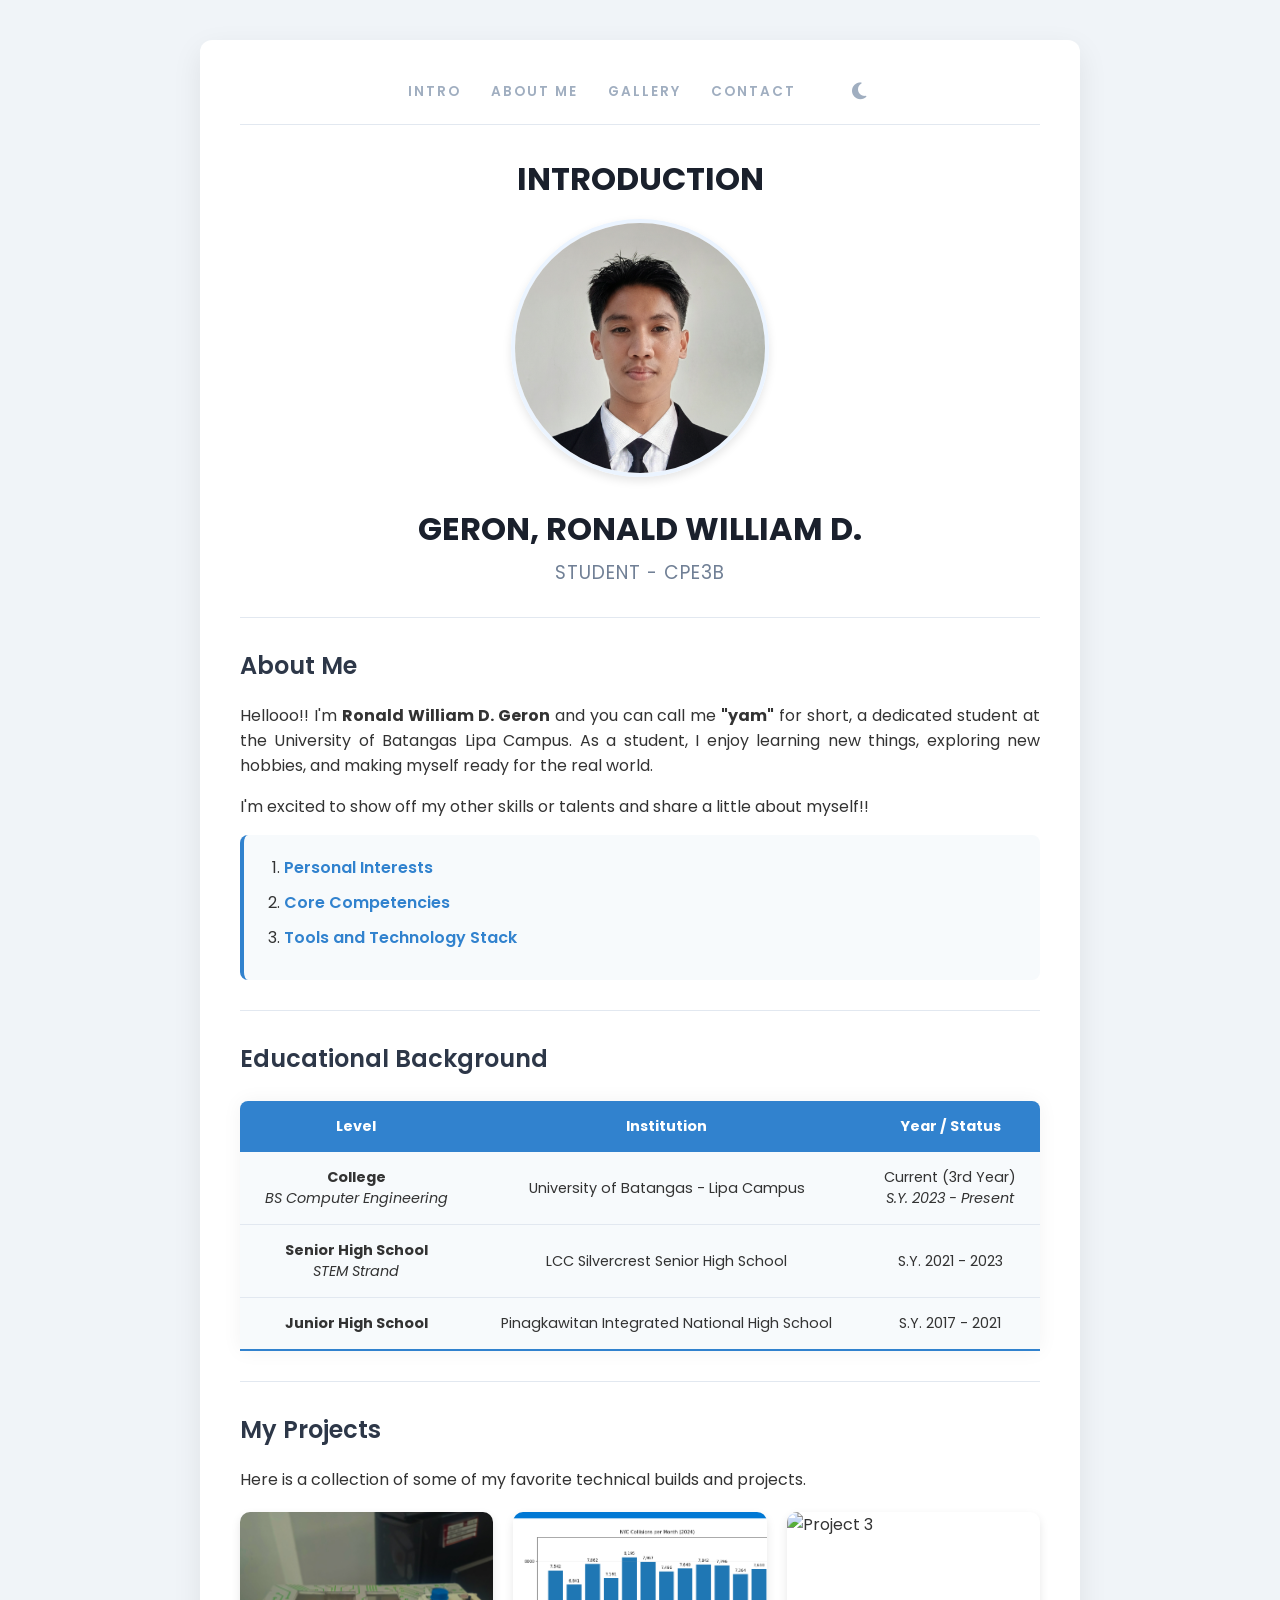
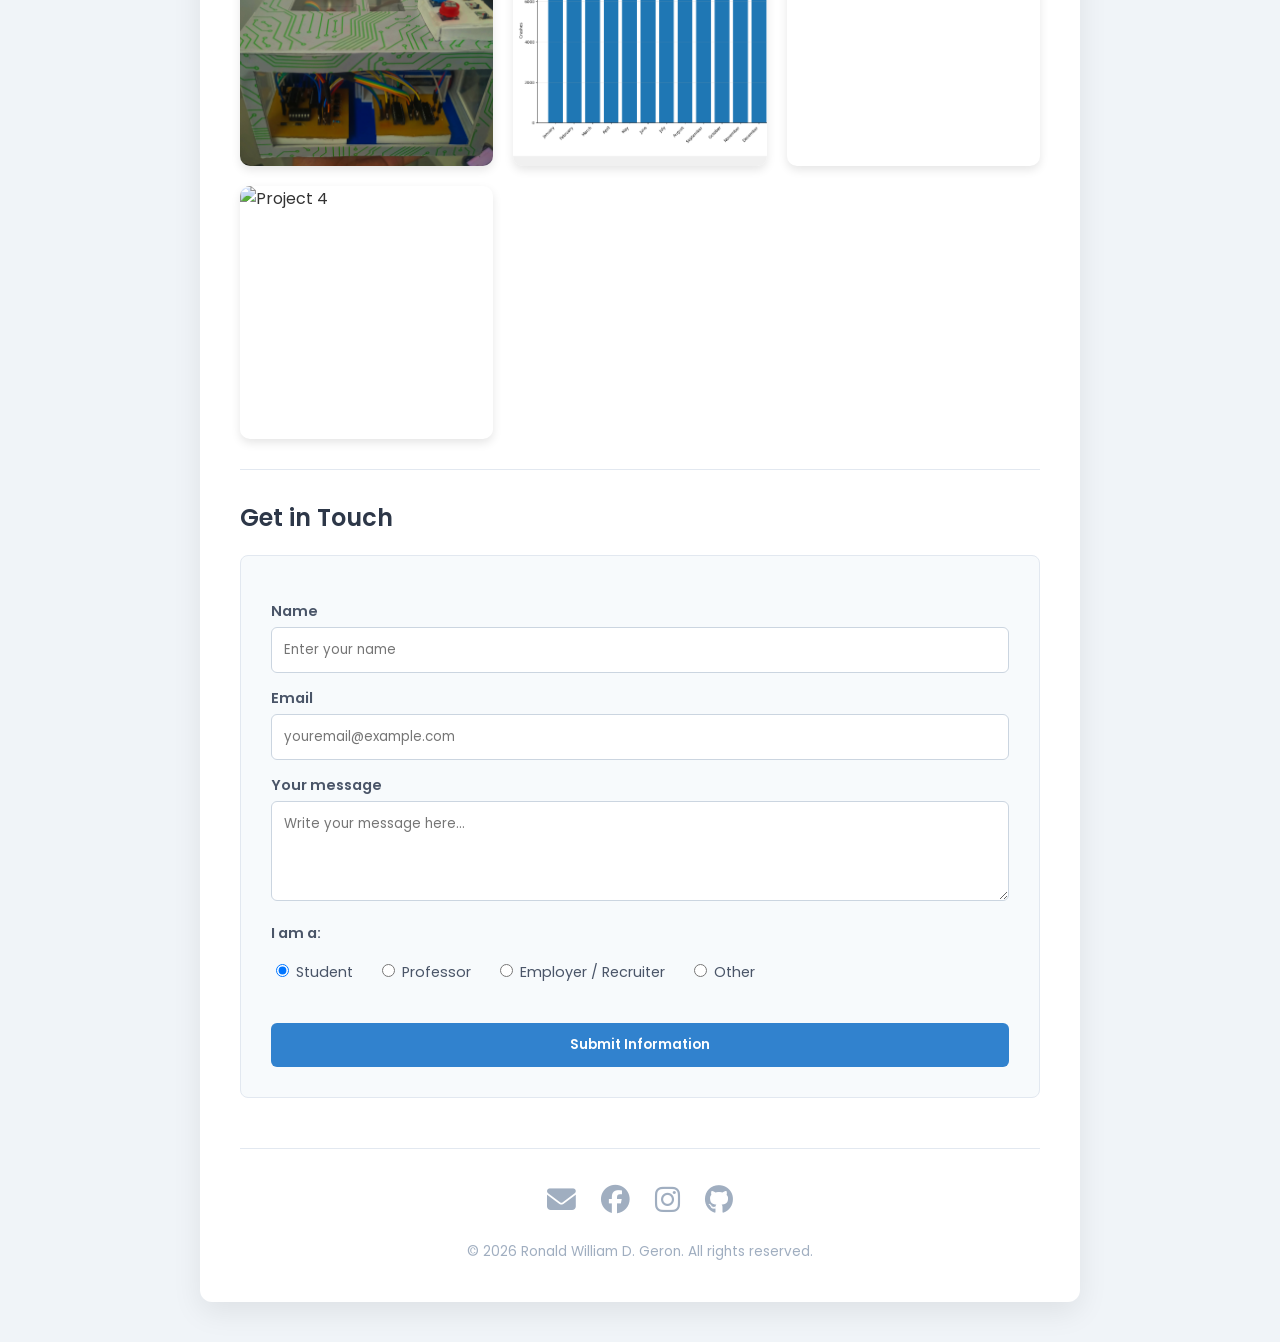
==== index.html @ ee50e759 "Initial commit - My Personal Web Page" ====
<!DOCTYPE html>
<html lang="en">
<head>
    <meta charset="UTF-8">
    <meta name="viewport" content="width=device-width, initial-scale=1.0">
    <title>Home Page | Yam</title>
    
    <link href="https://fonts.googleapis.com/css2?family=Poppins:wght@300;400;600;700&display=swap" rel="stylesheet">
    
    <link rel="stylesheet" href="https://cdnjs.cloudflare.com/ajax/libs/font-awesome/6.4.0/css/all.min.css">
    
    <link rel="stylesheet" href="style.css">
</head>
<body>
    
    <div class="container">
        
        <nav class="navbar">
            <a href="#intro">Intro</a>
            <a href="#about">About Me</a>
            <a href="#gallery">Gallery</a>
            <a href="#contact">Contact</a>

            <button id="theme-toggle" class="theme-btn" title="Toggle Dark Mode">
                <i class="fas fa-moon"></i>
        </nav>

        <div id="intro" class="text-center">
            <h1>INTRODUCTION</h1>

            <p>
                <img src="william.png" alt="Profile Icon" width="250" class="profile-img">
            </p>

            <h1>GERON, RONALD WILLIAM D.</h1>
            <h3>STUDENT - CPE3B</h3>
        </div>

        <hr> 
        
        <h2 id="about">About Me</h2>
        
        <p class="justify-text">
            Hellooo!! I'm <b>Ronald William D. Geron</b> and you can call me <b>"yam"</b> for short, a dedicated student at the University of Batangas Lipa Campus. 
            As a student, I enjoy learning new things, exploring new hobbies, and making myself ready for the real world. 
        </p>   
        <p class="justify-text">
            I'm excited to show off my other skills or talents and share a little about myself!!
        </p>
        
        <ol>
            <li><a href="hobbies.html">Personal Interests</a></li>
            <li><a href="skills.html">Core Competencies</a></li>
            <li><a href="tools_and_technology_stack.html">Tools and Technology Stack</a></li>
        </ol>

        <hr>

        <h2 id="education">Educational Background</h2>
        
        <table class="styled-table">
            <thead>
                <tr>
                    <th>Level</th>
                    <th>Institution</th>
                    <th>Year / Status</th>
                </tr>
            </thead>
            <tbody>
                <tr>
                    <td><b>College</b><br><i>BS Computer Engineering</i></td>
                    <td>University of Batangas - Lipa Campus</td>
                    <td>Current (3rd Year)<br><i>S.Y. 2023 - Present</i></td>
                </tr>
                <tr>
                    <td><b>Senior High School</b><br><i>STEM Strand</i></td>
                    <td>LCC Silvercrest Senior High School</td>
                    <td>S.Y. 2021 - 2023</td>
                </tr>
                <tr>
                    <td><b>Junior High School</b></td>
                    <td>Pinagkawitan Integrated National High School</td>
                    <td>S.Y. 2017 - 2021</td>
                </tr>
            </tbody>
        </table>

        <hr>

        <h2 id="gallery">My Projects</h2>
        <p class="justify-text">Here is a collection of some of my favorite technical builds and projects.</p>
        
        <div class="gallery-grid">
            <div class="gallery-item">
                <img src="24sshotclock.jpg" alt="Project 1">
            </div>
            <div class="gallery-item">
                <img src="NYC Collision 2024.png" alt="Project 2">
            </div>
            <div class="gallery-item">
                <img src="https://images.unsplash.com/photo-1518770660439-4636190af475?w=500&q=80" alt="Project 3">
            </div>
            <div class="gallery-item">
                <img src="https://images.unsplash.com/photo-1498050108023-c5249f4df085?w=500&q=80" alt="Project 4">
            </div>
        </div>
        
        <hr> 


        <h2 id="contact">Get in Touch</h2>
        <form>
            <label for="username">Name</label>
            <input type="text" id="username" placeholder="Enter your name" />

            <label for="email">Email</label>
            <input type="email" id="email" placeholder="youremail@example.com" />

            <label for="message">Your message</label>
            <textarea id="message" placeholder="Write your message here..."></textarea>

            <label>I am a:</label>
            <div class="radio-group">
                <input type="radio" name="user_role" id="student" value="student" checked>
                <label for="student">Student</label>

                <input type="radio" name="user_role" id="professor" value="professor">
                <label for="professor">Professor</label>

                <input type="radio" name="user_role" id="employer" value="employer">
                <label for="employer">Employer / Recruiter</label>
                
                <input type="radio" name="user_role" id="other" value="other">
                <label for="other">Other</label>
            </div>

            <input type="submit" value="Submit Information"/>
        </form>

        <footer class="footer">
            <div class="social-links">
                <a href="mailto:ronaldwilliam.geron@gmail.com" title="Email Me"><i class="fas fa-envelope"></i></a>
                <a href="https://www.facebook.com/ronaldwilliam.d.geron" target="_blank" title="Facebook"><i class="fab fa-facebook"></i></a>
                <a href="https://www.instagram.com/ronaldwilliamd.geron" target="_blank" title="Instagram"><i class="fab fa-instagram"></i></a>
                <a href="https://github.com/ronaldwilliamgeron" target="_blank" title="GitHub"><i class="fab fa-github"></i></a>
            </div>
            <p>&copy; 2026 Ronald William D. Geron. All rights reserved.</p>
        </footer>

    </div>
    <script>
            const themeToggleBtn = document.getElementById('theme-toggle');
            const themeIcon = themeToggleBtn.querySelector('i');
            
            themeToggleBtn.addEventListener('click', () => {
                // Toggles the dark mode class on the whole body
                document.body.classList.toggle('dark-mode');
                
                // Switches the icon between a moon and a sun
                if (document.body.classList.contains('dark-mode')) {
                    themeIcon.classList.remove('fa-moon');
                    themeIcon.classList.add('fa-sun');
                } else {
                    themeIcon.classList.remove('fa-sun');
                    themeIcon.classList.add('fa-moon');
                }
            });
    </script>
</body>
</html>
---- style.css ----
/* Enables smooth scrolling when clicking Navbar links */
html {
    scroll-behavior: smooth;
}

/* Modern CSS Reset and Base Styles */
body {
    font-family: 'Poppins', sans-serif;
    background-color: #f0f4f8; 
    color: #333;
    margin: 0;
    padding: 40px 20px;
    display: flex;
    justify-content: center;
    transition: background-color 0.3s, color 0.3s; /* Smooth dark mode transition */
}

/* The Main Card Container */
.container {
    background-color: #ffffff;
    max-width: 800px;
    width: 100%;
    padding: 40px;
    border-radius: 12px;
    box-shadow: 0 10px 30px rgba(0, 0, 0, 0.08);
    transition: background-color 0.3s, box-shadow 0.3s;
}

/* Minimalist Navigation Bar Styling */
.navbar {
    display: flex;
    justify-content: center;
    align-items: center;
    gap: 30px; 
    padding-bottom: 20px;
    margin-bottom: 30px;
    border-bottom: 1px solid #e2e8f0;
    transition: border-color 0.3s;
}

.navbar a {
    color: #a0aec0; 
    text-transform: uppercase; 
    letter-spacing: 2px;
    font-size: 0.85em;
    text-decoration: none;
    font-weight: 600;
    transition: color 0.3s;
}

.navbar a:hover {
    color: #3182ce; 
}

/* --- Minimalist Theme Button --- */
.theme-btn {
    background: none;
    border: none;
    color: #a0aec0;
    font-size: 1.2em;
    cursor: pointer;
    transition: color 0.3s, transform 0.3s;
    margin-left: 20px;
}

.theme-btn:hover {
    color: #3182ce;
    transform: scale(1.1);
}

/* Text Alignments and Headings */
.text-center {
    text-align: center;
}

.justify-text {
    text-align: justify;
}

h1 {
    color: #1a202c;
    margin-bottom: 5px;
    font-weight: 700;
    transition: color 0.3s;
}

h2 {
    color: #2d3748;
    margin-top: 30px;
    font-weight: 600;
    transition: color 0.3s;
}

h3 {
    color: #718096;
    font-weight: 400;
    margin-top: 0;
    letter-spacing: 1px;
    transition: color 0.3s;
}

hr {
    border: 0;
    height: 1px;
    background: #e2e8f0;
    margin: 30px 0;
    transition: background 0.3s;
}

/* Profile Image Styling */
.profile-img {
    border-radius: 50%; 
    border: 4px solid #ebf4ff; 
    box-shadow: 0 4px 10px rgba(0,0,0,0.1);
    object-fit: cover;
    height: 250px; 
    transition: border-color 0.3s;
}

/* Links and Lists */
ol {
    background-color: #f7fafc;
    padding: 20px 20px 20px 40px;
    border-radius: 8px;
    border-left: 4px solid #3182ce;
    transition: background-color 0.3s;
}

ol li {
    margin-bottom: 10px;
}

a {
    color: #3182ce;
    text-decoration: none;
    font-weight: 600;
    transition: color 0.3s;
}

a:hover {
    color: #2b6cb0;
    text-decoration: underline;
}

/* --- SIMPLE STATIC GALLERY STYLING --- */
.gallery-grid {
    display: grid;
    grid-template-columns: repeat(auto-fit, minmax(200px, 1fr));
    gap: 20px;
    margin-top: 20px;
    margin-bottom: 20px;
}

.gallery-item {
    border-radius: 10px;
    overflow: hidden;
    box-shadow: 0 4px 10px rgba(0,0,0,0.1);
    aspect-ratio: 1 / 1; 
}

.gallery-item img {
    display: block;
    width: 100%;
    height: 100%;
    object-fit: cover; 
    transition: transform 0.3s ease; 
}

.gallery-item img:hover {
    transform: scale(1.08); 
}

/* --- Styled Education Table --- */
.styled-table {
    width: 100%;
    border-collapse: collapse;
    margin: 25px 0;
    font-size: 0.9em;
    font-family: 'Poppins', sans-serif;
    border-radius: 8px 8px 0 0;
    overflow: hidden;
    box-shadow: 0 0 20px rgba(0, 0, 0, 0.05);
}

.styled-table thead tr {
    background-color: #3182ce;
    color: #ffffff;
    text-align: center;
}

.styled-table th,
.styled-table td {
    padding: 15px 20px;
    text-align: center;
}

.styled-table tbody tr {
    border-bottom: 1px solid #e2e8f0;
    background-color: #f7fafc;
    transition: background-color 0.3s, border-color 0.3s;
}

.styled-table tbody tr:hover {
    background-color: #ebf8ff; 
}

.styled-table tbody tr:last-of-type {
    border-bottom: 2px solid #3182ce;
}

/* Modern Form Styling */
form {
    background-color: #f7fafc;
    padding: 30px;
    border-radius: 8px;
    border: 1px solid #e2e8f0;
    transition: background-color 0.3s, border-color 0.3s;
}

label {
    font-weight: 600;
    color: #4a5568;
    font-size: 0.9em;
    display: inline-block;
    margin-bottom: 5px;
    margin-top: 15px;
    transition: color 0.3s;
}

input[type="text"],
input[type="email"],
textarea {
    width: 100%;
    padding: 12px;
    border: 1px solid #cbd5e0;
    border-radius: 6px;
    background-color: #fff;
    color: #333;
    font-family: 'Poppins', sans-serif;
    box-sizing: border-box; 
    transition: border-color 0.3s, box-shadow 0.3s, background-color 0.3s, color 0.3s;
}

input[type="text"]:focus,
input[type="email"]:focus,
textarea:focus {
    border-color: #3182ce;
    outline: none;
    box-shadow: 0 0 0 3px rgba(49, 130, 206, 0.2);
}

textarea {
    height: 100px;
    resize: vertical;
}

.radio-group {
    margin-top: 10px;
    margin-bottom: 20px;
}

.radio-group label {
    margin-top: 0;
    margin-right: 20px;
    font-weight: 400;
}

input[type="submit"] {
    background-color: #3182ce;
    color: white;
    padding: 12px 25px;
    border: none;
    border-radius: 6px;
    font-weight: 600;
    font-family: 'Poppins', sans-serif;
    cursor: pointer;
    width: 100%;
    transition: background-color 0.3s, transform 0.1s;
    margin-top: 15px;
}

input[type="submit"]:hover {
    background-color: #2b6cb0;
}

input[type="submit"]:active {
    transform: scale(0.98);
}

/* --- Footer & Social Links Styling --- */
.footer {
    margin-top: 50px;
    padding-top: 30px;
    border-top: 1px solid #e2e8f0;
    text-align: center;
    transition: border-color 0.3s;
}

.social-links {
    display: flex;
    justify-content: center;
    gap: 25px;
    margin-bottom: 20px;
}

.social-links a {
    color: #a0aec0;
    font-size: 1.8em; 
    transition: color 0.3s, transform 0.3s; 
}

.social-links a:hover {
    color: #3182ce;
    transform: scale(1.2); 
}

.footer p {
    color: #a0aec0;
    font-size: 0.85em;
    margin: 0;
}

/* --- DARK MODE THEME OVERRIDES --- */
body.dark-mode {
    background-color: #1a202c; 
    color: #e2e8f0; 
}

body.dark-mode .container {
    background-color: #2d3748; 
    box-shadow: 0 10px 30px rgba(0, 0, 0, 0.4);
}

body.dark-mode h1, 
body.dark-mode h2 {
    color: #f7fafc; 
}

body.dark-mode h3 {
    color: #a0aec0; 
}

body.dark-mode .navbar,
body.dark-mode hr,
body.dark-mode .footer {
    border-color: #4a5568; 
}

body.dark-mode hr {
    background: #4a5568; 
}

body.dark-mode .profile-img {
    border-color: #4a5568;
}

body.dark-mode ol, 
body.dark-mode form {
    background-color: #1a202c;
    border-color: #4a5568;
}

body.dark-mode label {
    color: #e2e8f0;
}

/* Dark mode table additions */
body.dark-mode .styled-table {
    box-shadow: 0 0 20px rgba(0, 0, 0, 0.2);
}

body.dark-mode .styled-table tbody tr {
    background-color: #1a202c;
    border-bottom: 1px solid #4a5568;
}

body.dark-mode .styled-table tbody tr:hover {
    background-color: #2d3748; 
}

/* Dark mode form inputs */
body.dark-mode input[type="text"],
body.dark-mode input[type="email"],
body.dark-mode textarea {
    background-color: #2d3748;
    color: #f7fafc;
    border-color: #4a5568;
}

body.dark-mode input[type="text"]::placeholder,
body.dark-mode input[type="email"]::placeholder,
body.dark-mode textarea::placeholder {
    color: #718096;
}

body.dark-mode input[type="text"]:focus,
body.dark-mode input[type="email"]:focus,
body.dark-mode textarea:focus {
    border-color: #63b3ed; 
    box-shadow: 0 0 0 3px rgba(99, 179, 237, 0.2);
}
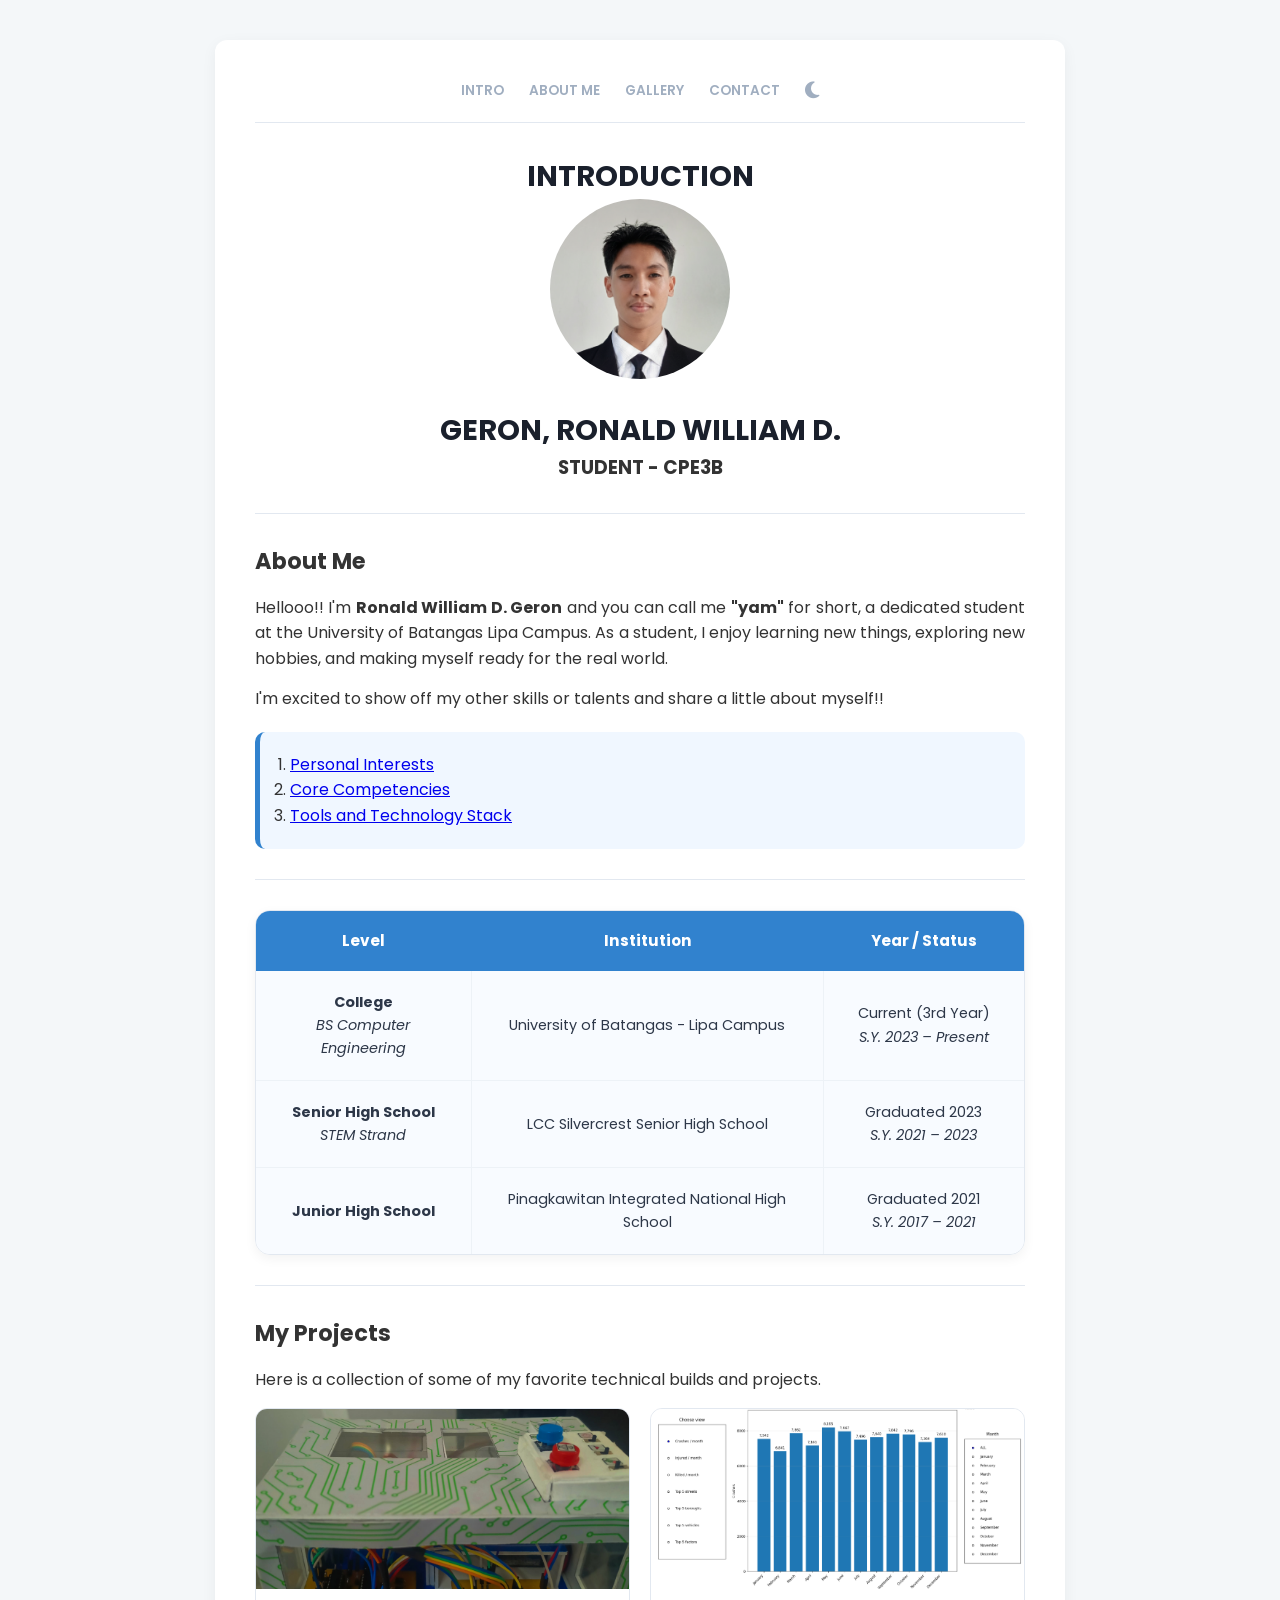
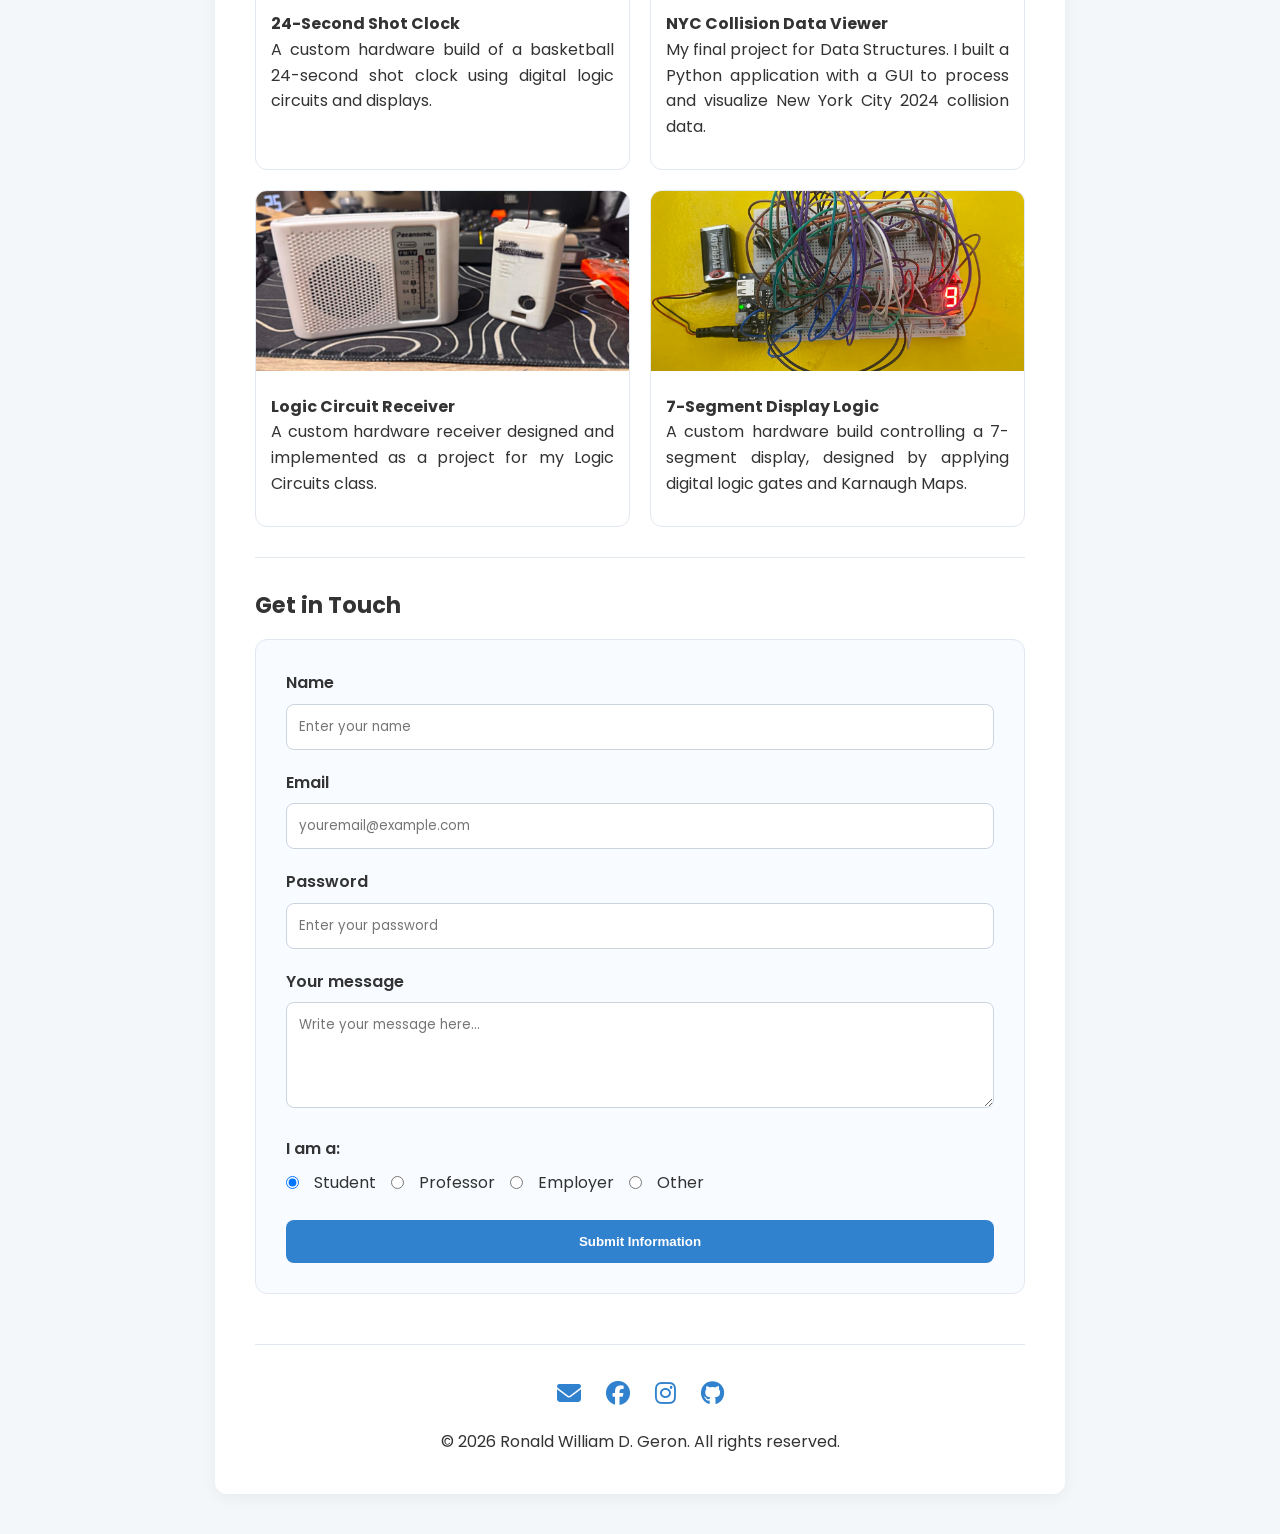
==== commit c5f514c8: "Update hobbies, index, style; add images" ====
--- a/index.html
+++ b/index.html
@@ -1,63 +1,61 @@
 <!DOCTYPE html>
 <html lang="en">
+
 <head>
     <meta charset="UTF-8">
     <meta name="viewport" content="width=device-width, initial-scale=1.0">
     <title>Home Page | Yam</title>
-    
     <link href="https://fonts.googleapis.com/css2?family=Poppins:wght@300;400;600;700&display=swap" rel="stylesheet">
-    
     <link rel="stylesheet" href="https://cdnjs.cloudflare.com/ajax/libs/font-awesome/6.4.0/css/all.min.css">
-    
     <link rel="stylesheet" href="style.css">
 </head>
+
 <body>
-    
+
     <div class="container">
-        
+
         <nav class="navbar">
             <a href="#intro">Intro</a>
             <a href="#about">About Me</a>
             <a href="#gallery">Gallery</a>
             <a href="#contact">Contact</a>
-
-            <button id="theme-toggle" class="theme-btn" title="Toggle Dark Mode">
+            <button id="theme-toggle" class="theme-btn">
                 <i class="fas fa-moon"></i>
+            </button>
         </nav>
 
         <div id="intro" class="text-center">
             <h1>INTRODUCTION</h1>
-
             <p>
-                <img src="william.png" alt="Profile Icon" width="250" class="profile-img">
+                <img src="william.png" alt="Profile Icon" class="profile-img">
             </p>
-
             <h1>GERON, RONALD WILLIAM D.</h1>
             <h3>STUDENT - CPE3B</h3>
         </div>
 
-        <hr> 
-        
+        <hr>
+
         <h2 id="about">About Me</h2>
-        
+
         <p class="justify-text">
             Hellooo!! I'm <b>Ronald William D. Geron</b> and you can call me <b>"yam"</b> for short, a dedicated student at the University of Batangas Lipa Campus. 
             As a student, I enjoy learning new things, exploring new hobbies, and making myself ready for the real world. 
         </p>   
+
         <p class="justify-text">
             I'm excited to show off my other skills or talents and share a little about myself!!
         </p>
-        
-        <ol>
-            <li><a href="hobbies.html">Personal Interests</a></li>
-            <li><a href="skills.html">Core Competencies</a></li>
-            <li><a href="tools_and_technology_stack.html">Tools and Technology Stack</a></li>
-        </ol>
+
+        <div class="skills-list-box">
+            <ol>
+                <li><a href="hobbies.html">Personal Interests</a></li>
+                <li><a href="skills.html">Core Competencies</a></li>
+                <li><a href="tools_and_technology_stack.html">Tools and Technology Stack</a></li>
+            </ol>
+        </div>
 
         <hr>
 
-        <h2 id="education">Educational Background</h2>
-        
         <table class="styled-table">
             <thead>
                 <tr>
@@ -70,17 +68,17 @@
                 <tr>
                     <td><b>College</b><br><i>BS Computer Engineering</i></td>
                     <td>University of Batangas - Lipa Campus</td>
-                    <td>Current (3rd Year)<br><i>S.Y. 2023 - Present</i></td>
+                    <td>Current (3rd Year)<br><i>S.Y. 2023 – Present</i></td>
                 </tr>
                 <tr>
                     <td><b>Senior High School</b><br><i>STEM Strand</i></td>
                     <td>LCC Silvercrest Senior High School</td>
-                    <td>S.Y. 2021 - 2023</td>
+                    <td>Graduated 2023<br><i>S.Y. 2021 – 2023</i></td>
                 </tr>
                 <tr>
                     <td><b>Junior High School</b></td>
                     <td>Pinagkawitan Integrated National High School</td>
-                    <td>S.Y. 2017 - 2021</td>
+                    <td>Graduated 2021<br><i>S.Y. 2017 – 2021</i></td>
                 </tr>
             </tbody>
         </table>
@@ -89,82 +87,109 @@
 
         <h2 id="gallery">My Projects</h2>
         <p class="justify-text">Here is a collection of some of my favorite technical builds and projects.</p>
-        
+
         <div class="gallery-grid">
-            <div class="gallery-item">
-                <img src="24sshotclock.jpg" alt="Project 1">
+            <div class="project-card">
+                <img src="24sshotclock.jpg" alt="24 Second Shot Clock Hardware Build">
+                <div class="project-info">
+                    <h4>24-Second Shot Clock</h4>
+                    <p class="justify-text">A custom hardware build of a basketball 24-second shot clock using digital logic circuits and displays.</p>
+                </div>
             </div>
-            <div class="gallery-item">
-                <img src="NYC Collision 2024.png" alt="Project 2">
+
+            <div class="project-card">
+                <img src="NYC Collision 2024.png" alt="NYC Collision Data Visualization GUI">
+                <div class="project-info">
+                    <h4>NYC Collision Data Viewer</h4>
+                    <p class="justify-text">My final project for Data Structures. I built a Python application with a GUI to process and visualize New York City 2024 collision data.</p>
+                </div>
             </div>
-            <div class="gallery-item">
-                <img src="https://images.unsplash.com/photo-1518770660439-4636190af475?w=500&q=80" alt="Project 3">
+
+            <div class="project-card">
+                <img src="receiver.jpg" alt="Logic Circuit Receiver">
+                <div class="project-info">
+                    <h4>Logic Circuit Receiver</h4>
+                    <p class="justify-text">A custom hardware receiver designed and implemented as a project for my Logic Circuits class.</p>
+                </div>
             </div>
-            <div class="gallery-item">
-                <img src="https://images.unsplash.com/photo-1498050108023-c5249f4df085?w=500&q=80" alt="Project 4">
+
+            <div class="project-card">
+                <img src="logic.png" alt="7-Segment Display Logic">
+                <div class="project-info">
+                    <h4>7-Segment Display Logic</h4>
+                    <p class="justify-text">A custom hardware build controlling a 7-segment display, designed by applying digital logic gates and Karnaugh Maps.</p>
+                </div>
             </div>
         </div>
-        
-        <hr> 
 
+        <hr>
 
         <h2 id="contact">Get in Touch</h2>
-        <form>
-            <label for="username">Name</label>
-            <input type="text" id="username" placeholder="Enter your name" />
+        <div class="contact-form">
+            <form>
+                <label for="username">Name</label>
+                <input type="text" id="username" placeholder="Enter your name" required>
 
-            <label for="email">Email</label>
-            <input type="email" id="email" placeholder="youremail@example.com" />
+                <label for="email">Email</label>
+                <input type="email" id="email" placeholder="youremail@example.com" required>
 
-            <label for="message">Your message</label>
-            <textarea id="message" placeholder="Write your message here..."></textarea>
+                <label for="password">Password</label>
+                <input type="password" id="password" placeholder="Enter your password" required>
 
-            <label>I am a:</label>
-            <div class="radio-group">
-                <input type="radio" name="user_role" id="student" value="student" checked>
-                <label for="student">Student</label>
+                <label for="message">Your message</label>
+                <textarea id="message" rows="4" placeholder="Write your message here..."></textarea>
 
-                <input type="radio" name="user_role" id="professor" value="professor">
-                <label for="professor">Professor</label>
+                <label>I am a:</label>
+                <div class="radio-group">
+                    <input type="radio" name="user_role" id="student" value="student" checked>
+                    <label for="student">Student</label>
 
-                <input type="radio" name="user_role" id="employer" value="employer">
-                <label for="employer">Employer / Recruiter</label>
-                
-                <input type="radio" name="user_role" id="other" value="other">
-                <label for="other">Other</label>
-            </div>
+                    <input type="radio" name="user_role" id="professor" value="professor">
+                    <label for="professor">Professor</label>
 
-            <input type="submit" value="Submit Information"/>
-        </form>
+                    <input type="radio" name="user_role" id="employer" value="employer">
+                    <label for="employer">Employer</label>
+
+                    <input type="radio" name="user_role" id="other" value="other">
+                    <label for="other">Other</label>
+                </div>
+
+                <button type="submit">Submit Information</button>
+            </form>
+        </div>
 
         <footer class="footer">
-            <div class="social-links">
-                <a href="mailto:ronaldwilliam.geron@gmail.com" title="Email Me"><i class="fas fa-envelope"></i></a>
-                <a href="https://www.facebook.com/ronaldwilliam.d.geron" target="_blank" title="Facebook"><i class="fab fa-facebook"></i></a>
-                <a href="https://www.instagram.com/ronaldwilliamd.geron" target="_blank" title="Instagram"><i class="fab fa-instagram"></i></a>
-                <a href="https://github.com/ronaldwilliamgeron" target="_blank" title="GitHub"><i class="fab fa-github"></i></a>
+            <div class="social-icons">
+                <a href="mailto:ronaldwilliam.geron@gmail.com" title="Email Me">
+                    <i class="fas fa-envelope"></i>
+                </a>
+                <a href="https://www.facebook.com/ronaldwilliam.d.geron" target="_blank" title="Facebook">
+                    <i class="fab fa-facebook"></i>
+                </a>
+                <a href="https://www.instagram.com/ronaldwilliamd.geron" target="_blank" title="Instagram">
+                    <i class="fab fa-instagram"></i>
+                </a>
+                <a href="https://github.com/ronaldwilliamgeron" target="_blank" title="GitHub">
+                    <i class="fab fa-github"></i>
+                </a>
             </div>
             <p>&copy; 2026 Ronald William D. Geron. All rights reserved.</p>
         </footer>
 
     </div>
     <script>
-            const themeToggleBtn = document.getElementById('theme-toggle');
-            const themeIcon = themeToggleBtn.querySelector('i');
-            
-            themeToggleBtn.addEventListener('click', () => {
-                // Toggles the dark mode class on the whole body
-                document.body.classList.toggle('dark-mode');
-                
-                // Switches the icon between a moon and a sun
-                if (document.body.classList.contains('dark-mode')) {
-                    themeIcon.classList.remove('fa-moon');
-                    themeIcon.classList.add('fa-sun');
-                } else {
-                    themeIcon.classList.remove('fa-sun');
-                    themeIcon.classList.add('fa-moon');
-                }
-            });
+        const themeToggleBtn = document.getElementById('theme-toggle');
+        const themeIcon = themeToggleBtn.querySelector('i');
+
+        themeToggleBtn.addEventListener('click', () => {
+            document.body.classList.toggle('dark-mode');
+            if (document.body.classList.contains('dark-mode')) {
+                themeIcon.classList.replace('fa-moon', 'fa-sun');
+            } else {
+                themeIcon.classList.replace('fa-sun', 'fa-moon');
+            }
+        });
     </script>
 </body>
+
 </html>
--- a/style.css
+++ b/style.css
@@ -1,401 +1,347 @@
-/* Enables smooth scrolling when clicking Navbar links */
-html {
-    scroll-behavior: smooth;
-}
-
-/* Modern CSS Reset and Base Styles */
+@import url('https://fonts.googleapis.com/css2?family=Poppins:wght@300;400;600;700&display=swap');
+
+/* --- Base Styles --- */
+* {
+    margin: 0;
+    padding: 0;
+    box-sizing: border-box;
+}
+
 body {
     font-family: 'Poppins', sans-serif;
-    background-color: #f0f4f8; 
+    background-color: #f4f7f9;
     color: #333;
-    margin: 0;
-    padding: 40px 20px;
-    display: flex;
-    justify-content: center;
-    transition: background-color 0.3s, color 0.3s; /* Smooth dark mode transition */
-}
-
-/* The Main Card Container */
+    line-height: 1.6;
+    transition: background 0.3s ease;
+}
+
 .container {
+    max-width: 850px;
+    margin: 40px auto;
+    padding: 40px;
     background-color: #ffffff;
-    max-width: 800px;
-    width: 100%;
-    padding: 40px;
+    box-shadow: 0 4px 15px rgba(0, 0, 0, 0.05);
     border-radius: 12px;
-    box-shadow: 0 10px 30px rgba(0, 0, 0, 0.08);
-    transition: background-color 0.3s, box-shadow 0.3s;
-}
-
-/* Minimalist Navigation Bar Styling */
+}
+
+/* --- Navbar --- */
 .navbar {
     display: flex;
     justify-content: center;
     align-items: center;
-    gap: 30px; 
+    gap: 25px;
     padding-bottom: 20px;
     margin-bottom: 30px;
     border-bottom: 1px solid #e2e8f0;
-    transition: border-color 0.3s;
 }
 
 .navbar a {
-    color: #a0aec0; 
-    text-transform: uppercase; 
-    letter-spacing: 2px;
+    text-decoration: none;
+    color: #a0aec0;
+    font-weight: 600;
     font-size: 0.85em;
-    text-decoration: none;
-    font-weight: 600;
-    transition: color 0.3s;
-}
-
-.navbar a:hover {
-    color: #3182ce; 
-}
-
-/* --- Minimalist Theme Button --- */
+    text-transform: uppercase;
+}
+
 .theme-btn {
     background: none;
     border: none;
+    cursor: pointer;
     color: #a0aec0;
     font-size: 1.2em;
-    cursor: pointer;
-    transition: color 0.3s, transform 0.3s;
-    margin-left: 20px;
-}
-
-.theme-btn:hover {
-    color: #3182ce;
-    transform: scale(1.1);
-}
-
-/* Text Alignments and Headings */
+}
+
+/* --- Typography & Global Elements --- */
 .text-center {
     text-align: center;
 }
 
+h1 {
+    font-size: 1.8em;
+    font-weight: 700;
+    color: #1a202c;
+}
+
+h2 {
+    font-size: 1.4em;
+    font-weight: 700;
+    margin-top: 25px;
+    margin-bottom: 15px;
+}
+
 .justify-text {
     text-align: justify;
-}
-
-h1 {
-    color: #1a202c;
-    margin-bottom: 5px;
-    font-weight: 700;
-    transition: color 0.3s;
-}
-
-h2 {
-    color: #2d3748;
-    margin-top: 30px;
-    font-weight: 600;
-    transition: color 0.3s;
-}
-
-h3 {
-    color: #718096;
-    font-weight: 400;
-    margin-top: 0;
-    letter-spacing: 1px;
-    transition: color 0.3s;
+    margin-bottom: 15px;
 }
 
 hr {
     border: 0;
     height: 1px;
-    background: #e2e8f0;
+    background-color: #e2e8f0;
     margin: 30px 0;
-    transition: background 0.3s;
-}
-
-/* Profile Image Styling */
+}
+
 .profile-img {
-    border-radius: 50%; 
-    border: 4px solid #ebf4ff; 
-    box-shadow: 0 4px 10px rgba(0,0,0,0.1);
+    width: 180px;
+    height: 180px;
+    border-radius: 50%;
     object-fit: cover;
-    height: 250px; 
-    transition: border-color 0.3s;
-}
-
-/* Links and Lists */
-ol {
-    background-color: #f7fafc;
-    padding: 20px 20px 20px 40px;
-    border-radius: 8px;
-    border-left: 4px solid #3182ce;
-    transition: background-color 0.3s;
-}
-
-ol li {
-    margin-bottom: 10px;
-}
-
-a {
-    color: #3182ce;
-    text-decoration: none;
-    font-weight: 600;
-    transition: color 0.3s;
-}
-
-a:hover {
-    color: #2b6cb0;
-    text-decoration: underline;
-}
-
-/* --- SIMPLE STATIC GALLERY STYLING --- */
+    margin-bottom: 20px;
+}
+
+/* --- About Me Skills Box --- */
+.skills-list-box {
+    background-color: #f0f7ff;
+    border-left: 5px solid #3182ce;
+    padding: 20px 30px;
+    border-radius: 10px;
+    margin: 20px 0;
+}
+
+/* --- Educational Table --- */
+.styled-table {
+    width: 100%;
+    border-collapse: separate;
+    border-spacing: 0;
+    margin: 25px 0;
+    border-radius: 15px;
+    overflow: hidden;
+    box-shadow: 0 4px 12px rgba(0, 0, 0, 0.05);
+    border: 1px solid #e2e8f0;
+}
+
+.styled-table th {
+    background-color: #3182ce;
+    color: #ffffff;
+    padding: 18px;
+    font-size: 0.95em;
+    font-weight: 700;
+    text-align: center;
+}
+
+.styled-table td {
+    padding: 20px;
+    text-align: center;
+    font-size: 0.9em;
+    color: #2d3748;
+    background-color: #f8fbff;
+    border-bottom: 1px solid #edf2f7;
+    border-right: 1px solid #edf2f7;
+}
+
+/* Force Year/Status to stay on one line */
+.styled-table th:nth-child(3),
+.styled-table td:nth-child(3) {
+    white-space: nowrap;
+    min-width: 200px;
+}
+
+.styled-table td:last-child {
+    border-right: none;
+}
+
+.styled-table tr:last-child td {
+    border-bottom: none;
+}
+
+/* --- Project Cards --- */
 .gallery-grid {
     display: grid;
-    grid-template-columns: repeat(auto-fit, minmax(200px, 1fr));
+    grid-template-columns: repeat(2, 1fr);
     gap: 20px;
-    margin-top: 20px;
-    margin-bottom: 20px;
-}
-
-.gallery-item {
-    border-radius: 10px;
+}
+
+.project-card {
+    background: #fff;
+    border: 1px solid #e2e8f0;
+    border-radius: 12px;
     overflow: hidden;
-    box-shadow: 0 4px 10px rgba(0,0,0,0.1);
-    aspect-ratio: 1 / 1; 
-}
-
-.gallery-item img {
+    transition: transform 0.3s ease, box-shadow 0.3s ease;
+}
+
+.project-card:hover {
+    transform: translateY(-8px);
+    box-shadow: 0 10px 20px rgba(0, 0, 0, 0.1);
+}
+
+.project-card img {
+    width: 100%;
+    height: 180px;
+    object-fit: cover;
+}
+
+.project-info {
+    padding: 15px;
+}
+
+/* --- Contact Form --- */
+.contact-form {
+    background-color: #f8fbff;
+    border: 1px solid #e2e8f0;
+    padding: 30px;
+    border-radius: 12px;
+}
+
+.contact-form label {
     display: block;
-    width: 100%;
-    height: 100%;
-    object-fit: cover; 
-    transition: transform 0.3s ease; 
-}
-
-.gallery-item img:hover {
-    transform: scale(1.08); 
-}
-
-/* --- Styled Education Table --- */
-.styled-table {
-    width: 100%;
-    border-collapse: collapse;
-    margin: 25px 0;
-    font-size: 0.9em;
-    font-family: 'Poppins', sans-serif;
-    border-radius: 8px 8px 0 0;
-    overflow: hidden;
-    box-shadow: 0 0 20px rgba(0, 0, 0, 0.05);
-}
-
-.styled-table thead tr {
-    background-color: #3182ce;
-    color: #ffffff;
-    text-align: center;
-}
-
-.styled-table th,
-.styled-table td {
-    padding: 15px 20px;
-    text-align: center;
-}
-
-.styled-table tbody tr {
-    border-bottom: 1px solid #e2e8f0;
-    background-color: #f7fafc;
-    transition: background-color 0.3s, border-color 0.3s;
-}
-
-.styled-table tbody tr:hover {
-    background-color: #ebf8ff; 
-}
-
-.styled-table tbody tr:last-of-type {
-    border-bottom: 2px solid #3182ce;
-}
-
-/* Modern Form Styling */
-form {
-    background-color: #f7fafc;
-    padding: 30px;
-    border-radius: 8px;
-    border: 1px solid #e2e8f0;
-    transition: background-color 0.3s, border-color 0.3s;
-}
-
-label {
+    margin-bottom: 8px;
     font-weight: 600;
-    color: #4a5568;
-    font-size: 0.9em;
-    display: inline-block;
-    margin-bottom: 5px;
-    margin-top: 15px;
-    transition: color 0.3s;
-}
-
-input[type="text"],
-input[type="email"],
-textarea {
+}
+
+.contact-form input,
+.contact-form textarea {
     width: 100%;
     padding: 12px;
+    margin-bottom: 20px;
     border: 1px solid #cbd5e0;
-    border-radius: 6px;
-    background-color: #fff;
-    color: #333;
-    font-family: 'Poppins', sans-serif;
-    box-sizing: border-box; 
-    transition: border-color 0.3s, box-shadow 0.3s, background-color 0.3s, color 0.3s;
-}
-
-input[type="text"]:focus,
-input[type="email"]:focus,
-textarea:focus {
-    border-color: #3182ce;
-    outline: none;
-    box-shadow: 0 0 0 3px rgba(49, 130, 206, 0.2);
-}
-
-textarea {
-    height: 100px;
+    border-radius: 8px;
+    font-family: inherit;
+}
+
+.contact-form textarea {
     resize: vertical;
+    min-height: 100px;
 }
 
 .radio-group {
-    margin-top: 10px;
-    margin-bottom: 20px;
+    display: flex;
+    flex-wrap: wrap;
+    gap: 15px;
+    margin-bottom: 25px;
+    align-items: center;
+}
+
+.radio-group input[type="radio"] {
+    width: auto;
+    margin: 0;
+    cursor: pointer;
 }
 
 .radio-group label {
-    margin-top: 0;
-    margin-right: 20px;
+    display: inline;
+    margin: 0;
     font-weight: 400;
-}
-
-input[type="submit"] {
+    cursor: pointer;
+}
+
+.contact-form button {
+    width: 100%;
+    padding: 14px;
     background-color: #3182ce;
     color: white;
-    padding: 12px 25px;
     border: none;
-    border-radius: 6px;
-    font-weight: 600;
-    font-family: 'Poppins', sans-serif;
+    border-radius: 8px;
+    font-weight: 700;
     cursor: pointer;
-    width: 100%;
-    transition: background-color 0.3s, transform 0.1s;
-    margin-top: 15px;
-}
-
-input[type="submit"]:hover {
-    background-color: #2b6cb0;
-}
-
-input[type="submit"]:active {
-    transform: scale(0.98);
-}
-
-/* --- Footer & Social Links Styling --- */
+}
+
+/* --- Footer & Socials --- */
 .footer {
+    text-align: center;
     margin-top: 50px;
     padding-top: 30px;
     border-top: 1px solid #e2e8f0;
-    text-align: center;
-    transition: border-color 0.3s;
-}
-
-.social-links {
+}
+
+.social-icons {
     display: flex;
     justify-content: center;
     gap: 25px;
-    margin-bottom: 20px;
-}
-
-.social-links a {
+    margin-bottom: 15px;
+}
+
+.social-icons a {
+    color: #3182ce;
+    font-size: 1.5em;
+    transition: transform 0.3s ease;
+}
+
+.social-icons a:hover {
+    transform: scale(1.2);
+}
+
+/* --- ENHANCED DARK MODE --- */
+body.dark-mode {
+    background-color: #1a202c;
+    color: #e2e8f0;
+}
+
+body.dark-mode .container {
+    background-color: #2d3748;
+}
+
+body.dark-mode h1,
+body.dark-mode h2 {
+    color: #ffffff;
+}
+
+/* Table Dark Mode */
+body.dark-mode .styled-table {
+    border-color: #4a5568;
+}
+
+body.dark-mode .styled-table td {
+    background-color: #2d3748;
+    color: #edf2f7;
+    border-color: #4a5568;
+}
+
+body.dark-mode .styled-table b {
+    color: #63b3ed;
+}
+
+/* Light blue text pop */
+body.dark-mode .styled-table i {
     color: #a0aec0;
-    font-size: 1.8em; 
-    transition: color 0.3s, transform 0.3s; 
-}
-
-.social-links a:hover {
-    color: #3182ce;
-    transform: scale(1.2); 
-}
-
-.footer p {
-    color: #a0aec0;
-    font-size: 0.85em;
-    margin: 0;
-}
-
-/* --- DARK MODE THEME OVERRIDES --- */
-body.dark-mode {
-    background-color: #1a202c; 
-    color: #e2e8f0; 
-}
-
-body.dark-mode .container {
-    background-color: #2d3748; 
-    box-shadow: 0 10px 30px rgba(0, 0, 0, 0.4);
-}
-
-body.dark-mode h1, 
-body.dark-mode h2 {
-    color: #f7fafc; 
-}
-
-body.dark-mode h3 {
-    color: #a0aec0; 
-}
-
-body.dark-mode .navbar,
-body.dark-mode hr,
-body.dark-mode .footer {
-    border-color: #4a5568; 
-}
-
-body.dark-mode hr {
-    background: #4a5568; 
-}
-
-body.dark-mode .profile-img {
-    border-color: #4a5568;
-}
-
-body.dark-mode ol, 
-body.dark-mode form {
+}
+
+/* Project Cards Dark Mode */
+body.dark-mode .project-card {
     background-color: #1a202c;
     border-color: #4a5568;
 }
 
-body.dark-mode label {
-    color: #e2e8f0;
-}
-
-/* Dark mode table additions */
-body.dark-mode .styled-table {
-    box-shadow: 0 0 20px rgba(0, 0, 0, 0.2);
-}
-
-body.dark-mode .styled-table tbody tr {
+body.dark-mode .project-info h4 {
+    color: #ffffff;
+}
+
+/* Form Dark Mode */
+body.dark-mode .contact-form {
     background-color: #1a202c;
-    border-bottom: 1px solid #4a5568;
-}
-
-body.dark-mode .styled-table tbody tr:hover {
-    background-color: #2d3748; 
-}
-
-/* Dark mode form inputs */
-body.dark-mode input[type="text"],
-body.dark-mode input[type="email"],
+    border-color: #4a5568;
+}
+
+body.dark-mode input,
 body.dark-mode textarea {
     background-color: #2d3748;
-    color: #f7fafc;
-    border-color: #4a5568;
-}
-
-body.dark-mode input[type="text"]::placeholder,
-body.dark-mode input[type="email"]::placeholder,
-body.dark-mode textarea::placeholder {
-    color: #718096;
-}
-
-body.dark-mode input[type="text"]:focus,
-body.dark-mode input[type="email"]:focus,
+    color: white;
+    border: 1px solid #4a5568;
+}
+
+body.dark-mode input:focus,
 body.dark-mode textarea:focus {
-    border-color: #63b3ed; 
-    box-shadow: 0 0 0 3px rgba(99, 179, 237, 0.2);
+    border-color: #3182ce;
+    outline: none;
+}
+
+body.dark-mode .social-icons a {
+    color: #63b3ed;
+}
+
+/* --- Fine-Tuning Dark Mode Readability --- */
+body.dark-mode .styled-table td i {
+    color: #cbd5e0; /* Makes "S.Y. 2023 - Present" slightly brighter */
+}
+
+body.dark-mode .contact-form label {
+    color: #edf2f7; /* Ensures labels like "Name" and "I am a:" are bright */
+}
+
+body.dark-mode .skills-list-box a {
+    color: #63b3ed; /* Makes links in the blue box stand out more */
+}
+
+body.dark-mode .skills-list-box {
+    background-color: #1e3a8a; /* Darker blue background for better contrast with light text */
+    color: #ffffff;
 }
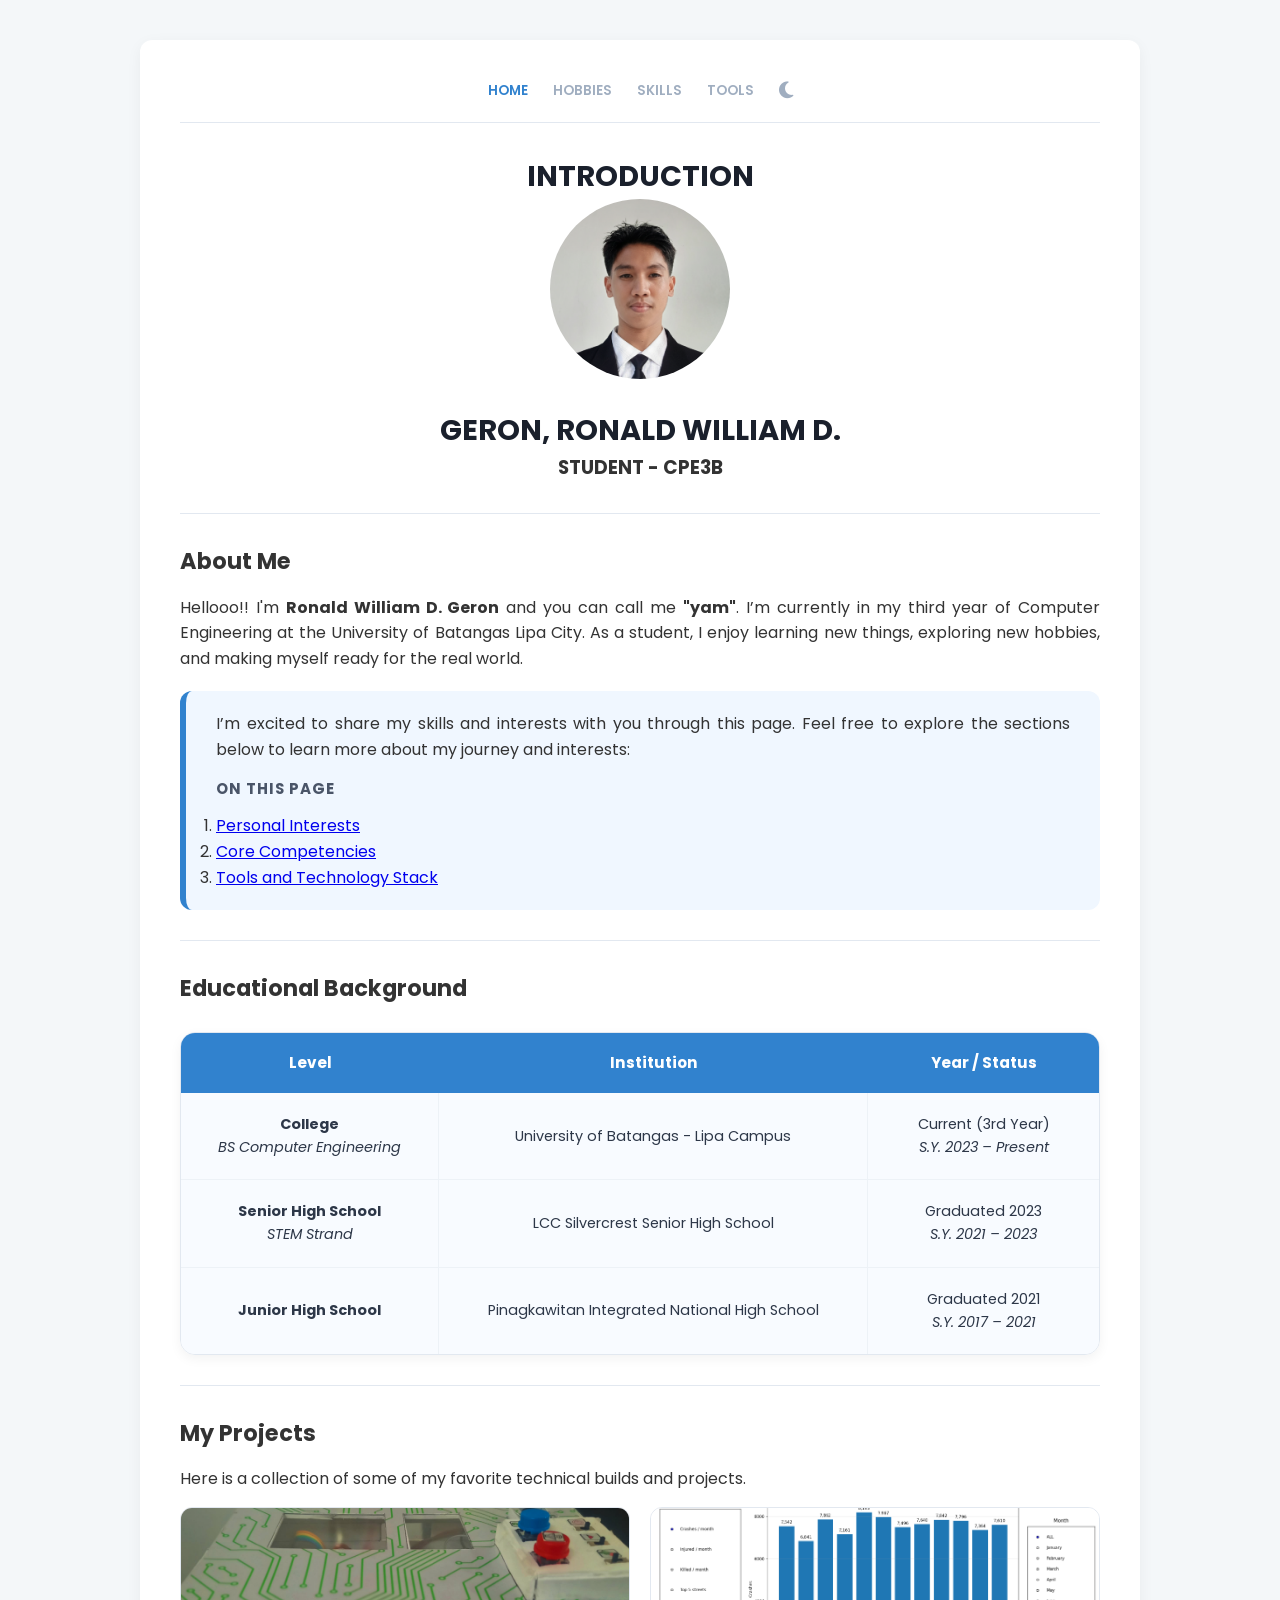
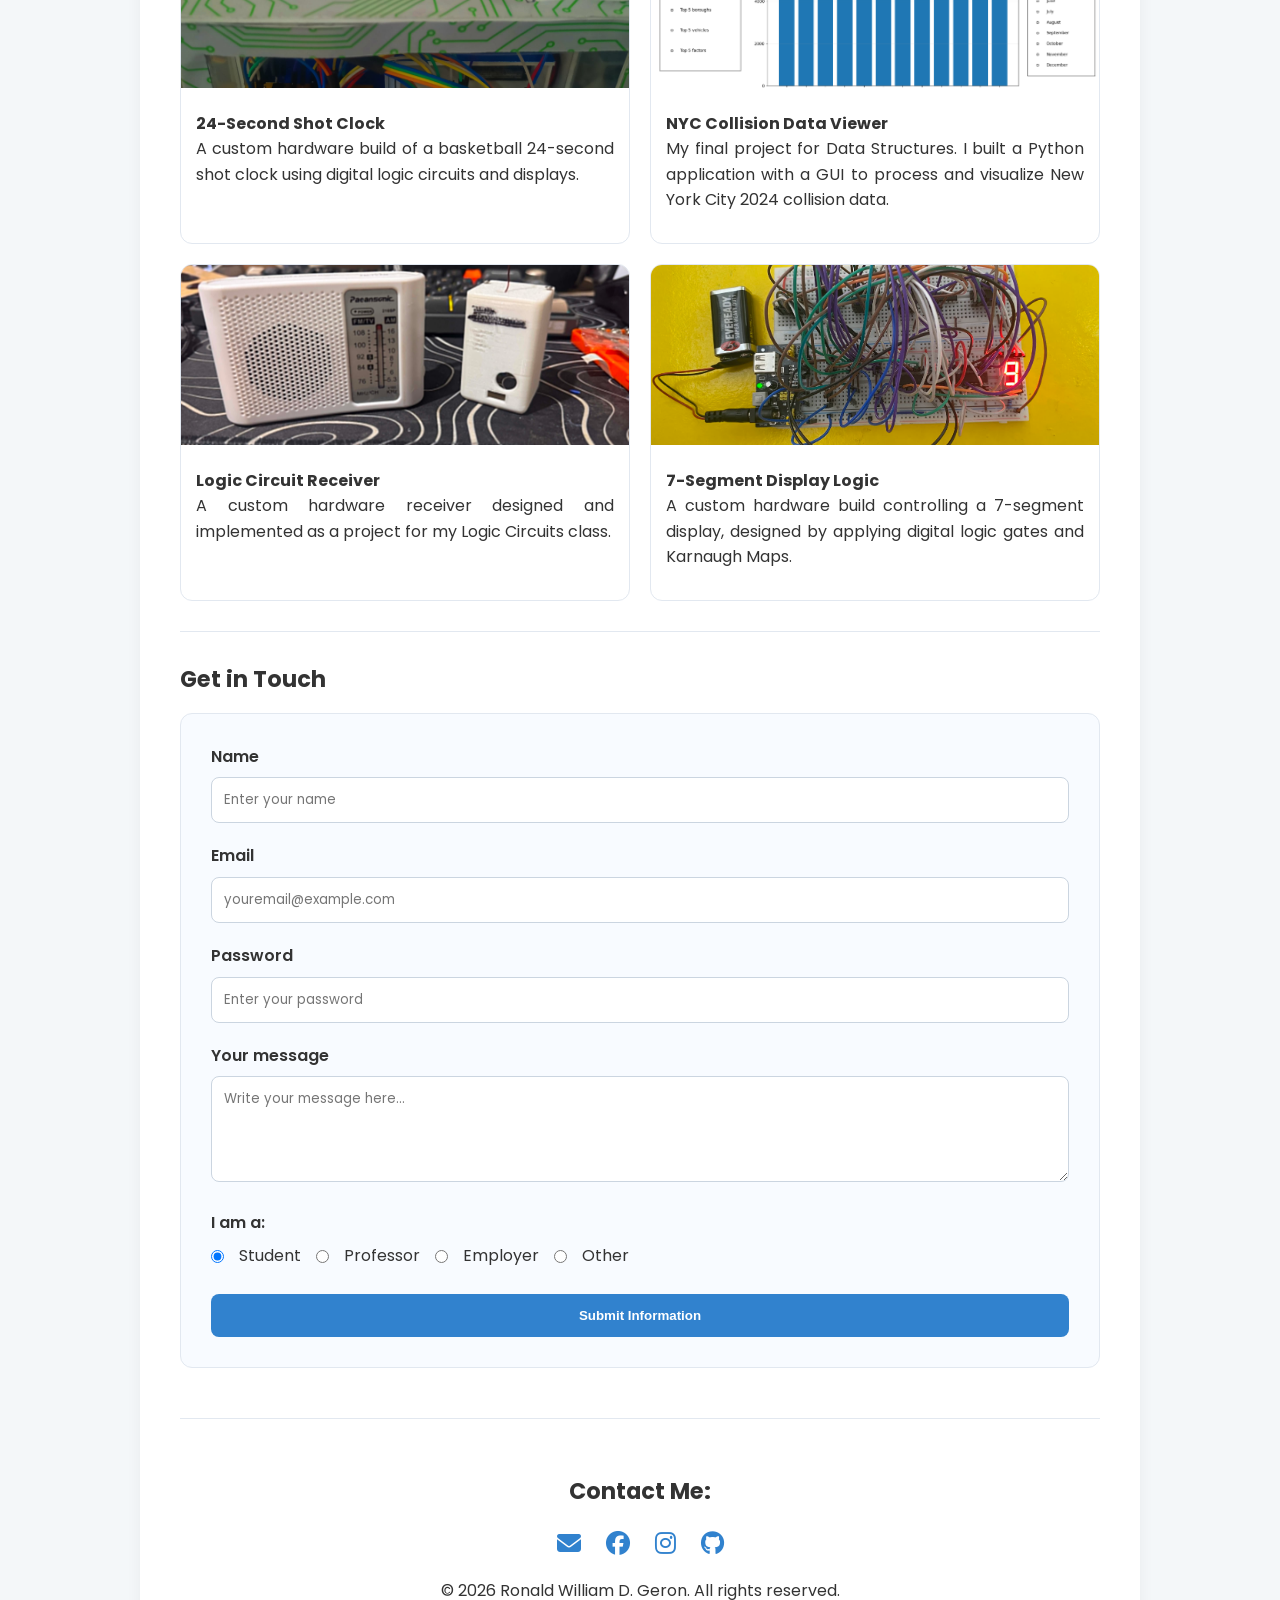
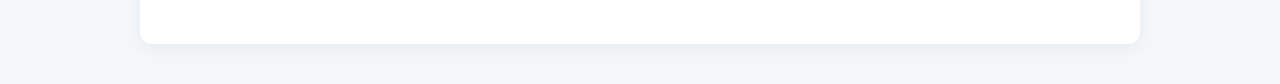
==== commit e0faefe6: "commit initial version 2" ====
--- a/index.html
+++ b/index.html
@@ -15,10 +15,10 @@
     <div class="container">
 
         <nav class="navbar">
-            <a href="#intro">Intro</a>
-            <a href="#about">About Me</a>
-            <a href="#gallery">Gallery</a>
-            <a href="#contact">Contact</a>
+            <a href="index.html" style="color: #3182ce;">Home</a>
+            <a href="hobbies.html">Hobbies</a>
+            <a href="skills.html">Skills</a>
+            <a href="tools_and_technology_stack.html">Tools</a>
             <button id="theme-toggle" class="theme-btn">
                 <i class="fas fa-moon"></i>
             </button>
@@ -38,15 +38,21 @@
         <h2 id="about">About Me</h2>
 
         <p class="justify-text">
-            Hellooo!! I'm <b>Ronald William D. Geron</b> and you can call me <b>"yam"</b> for short, a dedicated student at the University of Batangas Lipa Campus. 
-            As a student, I enjoy learning new things, exploring new hobbies, and making myself ready for the real world. 
-        </p>   
-
-        <p class="justify-text">
-            I'm excited to show off my other skills or talents and share a little about myself!!
+            Hellooo!! I'm <b>Ronald William D. Geron</b> and you can call me <b>"yam"</b>.
+            I’m currently in my third year of Computer Engineering at the University of Batangas Lipa City.
+            As a student, I enjoy learning new things, exploring new hobbies, and making myself ready for the real
+            world.
         </p>
 
         <div class="skills-list-box">
+            <p class="justify-text">
+                I’m excited to share my skills and interests with you through this page. Feel free to explore the
+                sections below to learn more about my journey and interests:
+            </p>
+            <h3>
+                <p class="toc-label">On this page</p>
+            </h3>
+
             <ol>
                 <li><a href="hobbies.html">Personal Interests</a></li>
                 <li><a href="skills.html">Core Competencies</a></li>
@@ -56,6 +62,8 @@
 
         <hr>
 
+        <h2 id="background">Educational Background</h2>
+
         <table class="styled-table">
             <thead>
                 <tr>
@@ -93,7 +101,8 @@
                 <img src="24sshotclock.jpg" alt="24 Second Shot Clock Hardware Build">
                 <div class="project-info">
                     <h4>24-Second Shot Clock</h4>
-                    <p class="justify-text">A custom hardware build of a basketball 24-second shot clock using digital logic circuits and displays.</p>
+                    <p class="justify-text">A custom hardware build of a basketball 24-second shot clock using digital
+                        logic circuits and displays.</p>
                 </div>
             </div>
 
@@ -101,7 +110,8 @@
                 <img src="NYC Collision 2024.png" alt="NYC Collision Data Visualization GUI">
                 <div class="project-info">
                     <h4>NYC Collision Data Viewer</h4>
-                    <p class="justify-text">My final project for Data Structures. I built a Python application with a GUI to process and visualize New York City 2024 collision data.</p>
+                    <p class="justify-text">My final project for Data Structures. I built a Python application with a
+                        GUI to process and visualize New York City 2024 collision data.</p>
                 </div>
             </div>
 
@@ -109,7 +119,8 @@
                 <img src="receiver.jpg" alt="Logic Circuit Receiver">
                 <div class="project-info">
                     <h4>Logic Circuit Receiver</h4>
-                    <p class="justify-text">A custom hardware receiver designed and implemented as a project for my Logic Circuits class.</p>
+                    <p class="justify-text">A custom hardware receiver designed and implemented as a project for my
+                        Logic Circuits class.</p>
                 </div>
             </div>
 
@@ -117,7 +128,8 @@
                 <img src="logic.png" alt="7-Segment Display Logic">
                 <div class="project-info">
                     <h4>7-Segment Display Logic</h4>
-                    <p class="justify-text">A custom hardware build controlling a 7-segment display, designed by applying digital logic gates and Karnaugh Maps.</p>
+                    <p class="justify-text">A custom hardware build controlling a 7-segment display, designed by
+                        applying digital logic gates and Karnaugh Maps.</p>
                 </div>
             </div>
         </div>
@@ -158,7 +170,7 @@
             </form>
         </div>
 
-        <footer class="footer">
+        <footer class="footer"><h2>Contact Me:</h2>
             <div class="social-icons">
                 <a href="mailto:ronaldwilliam.geron@gmail.com" title="Email Me">
                     <i class="fas fa-envelope"></i>
--- a/style.css
+++ b/style.css
@@ -16,7 +16,7 @@
 }
 
 .container {
-    max-width: 850px;
+    max-width: 1000px;
     margin: 40px auto;
     padding: 40px;
     background-color: #ffffff;
@@ -330,18 +330,57 @@
 
 /* --- Fine-Tuning Dark Mode Readability --- */
 body.dark-mode .styled-table td i {
-    color: #cbd5e0; /* Makes "S.Y. 2023 - Present" slightly brighter */
+    color: #cbd5e0;
+    /* Makes "S.Y. 2023 - Present" slightly brighter */
 }
 
 body.dark-mode .contact-form label {
-    color: #edf2f7; /* Ensures labels like "Name" and "I am a:" are bright */
+    color: #edf2f7;
+    /* Ensures labels like "Name" and "I am a:" are bright */
 }
 
 body.dark-mode .skills-list-box a {
-    color: #63b3ed; /* Makes links in the blue box stand out more */
+    color: #63b3ed;
+    /* Makes links in the blue box stand out more */
 }
 
 body.dark-mode .skills-list-box {
-    background-color: #1e3a8a; /* Darker blue background for better contrast with light text */
-    color: #ffffff;
-}+    background-color: #1e3a8a;
+    /* Darker blue background for better contrast with light text */
+    color: #ffffff;
+}
+
+/* Styling para sa label sa taas ng 1,2,3 */
+.toc-label {
+    font-size: 0.8em;
+    font-weight: 700;
+    text-transform: uppercase;
+    color: #4a5568;
+    margin-bottom: 12px;
+    letter-spacing: 1px;
+}
+
+/* Siguraduhin na ang box ay laging kita */
+.skills-list-box {
+    background-color: #f0f7ff;
+    /* Light blue box */
+    padding: 20px 30px;
+    border-radius: 12px;
+    border-left: 6px solid #3182ce;
+    /* Blue vertical line */
+    margin-bottom: 30px;
+}
+
+/* Dark Mode Support para hindi maging transparent */
+body.dark-mode .skills-list-box {
+    background-color: #2c5282;
+    /* Solid dark blue para sa dark mode */
+    border-color: #63b3ed;
+}
+
+body.dark-mode .toc-label,
+body.dark-mode .skills-list-box li a {
+    color: #ffffff;
+    /* Puti para malinaw basahin */
+}
+
